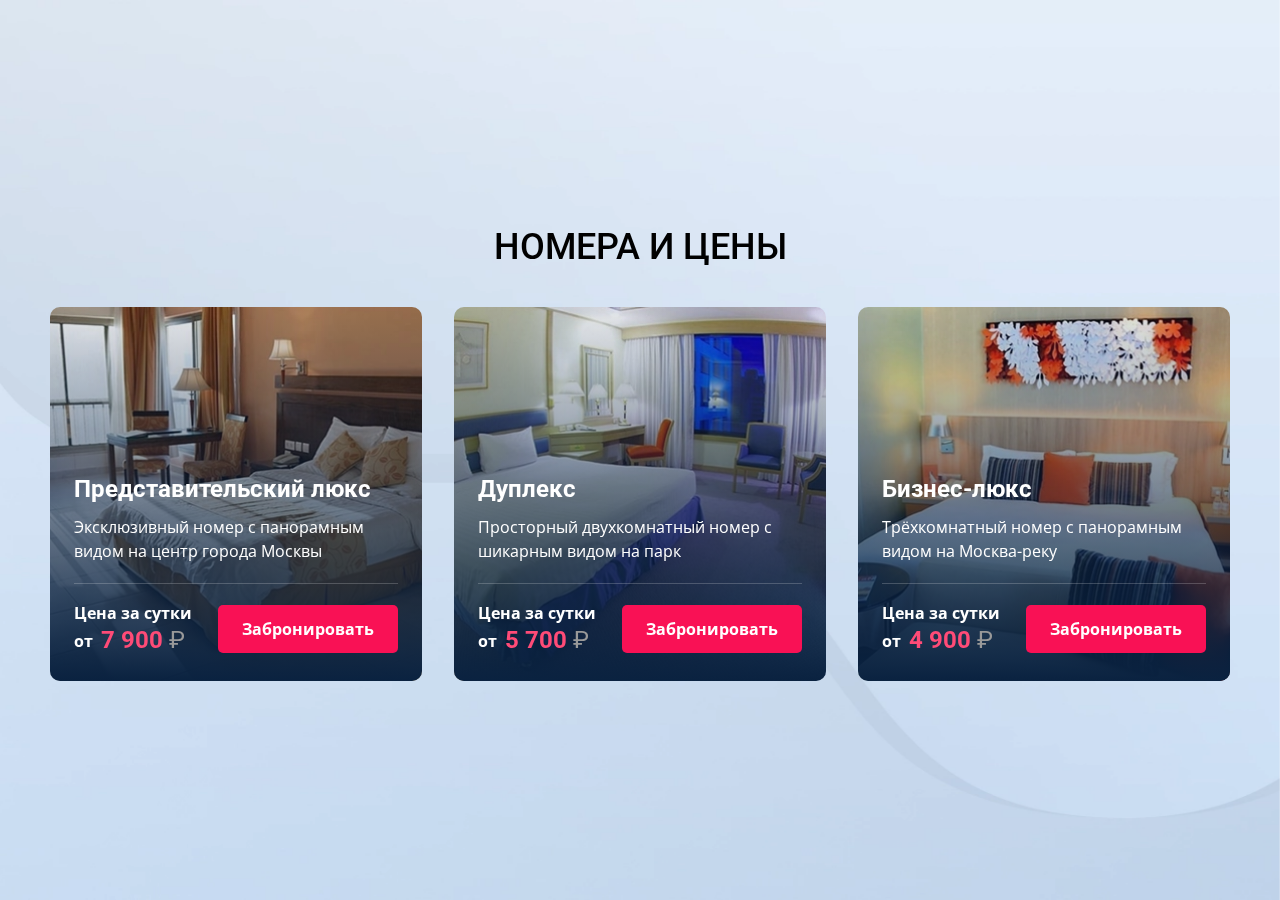
==== index.html @ 4fae42fe "1" ====
<!DOCTYPE html>
<html lang="en">

<head>
  <meta charset="UTF-8">
  <meta name="viewport" content="width=device-width, initial-scale=1.0">
  <link rel="icon" href="favicon.png" type="image/x-icon">
  <title>Номера и цены</title>

  <link rel="stylesheet" href="/assets/css/normalize.css">
  <link rel="stylesheet" href="/assets/css/main.css">
  <script src="/assets/js/index.js"></script>
</head>

<body>
  <div class="wrapper">
    <img class="background" src="/assets/img/background.webp" alt="background">
    <div class="container">
      <div class="main">
        <h1 class="main__title">Номера и цены</h1>
        <div class="main__list">
          <div class="main__item card">
            <img src="/assets/img/cards/card-1.webp" alt="номер" class="card-pic">
            <div class="card-mask"></div>
            <div class="card-mask-light"></div>
            <div class="card__main">
              <div class="card__main-top">
                <h3>Представительский люкс</h3>
                <p>Эксклюзивный номер с панорамным видом на центр города Москвы</p>
              </div>
              <div class="card__main-bottom">
                <div class="card__main-bottom-wrap">
                  <div class="card__main-bottom-price">
                    <div>Цена за сутки</div>
                    <div>от <b>7 900 </b></div>
                  </div>
                  <div class="card__main-bottom-button button">Забронировать</div>
                </div>
                <div class="card__main-res">
                  <p>Номер зарезервирован</p>
                  <p>Перейти к <a class="link" href="/assets/inner/reserved.html">оплате</a></p>
                </div>
              </div>
            </div>
          </div>
          <div class="main__item card">
            <img src="/assets/img/cards/card-2.webp" alt="номер" class="card-pic">
            <div class="card-mask"></div>
            <div class="card-mask-light"></div>
            <div class="card__main">
              <div class="card__main-top">
                <div class="card__main-tag">
                  <p>Гарантия лучшей цены!</p>
                  <svg width="36" height="30" viewBox="0 0 36 30" fill="none" xmlns="http://www.w3.org/2000/svg">
                    <path fill-rule="evenodd" clip-rule="evenodd"
                      d="M21.3018 0H0V30H21.3568C21.9628 30 22.5453 29.7604 22.9825 29.3313L35.2782 17.2634C36.214 16.3449 36.2438 14.8246 35.3447 13.8686L22.9939 0.736539C22.5513 0.26595 21.9403 0 21.3018 0ZM14.085 19.2C16.6779 19.2 18.7799 17.051 18.7799 14.4C18.7799 11.749 16.6779 9.6 14.085 9.6C11.492 9.6 9.38997 11.749 9.38997 14.4C9.38997 17.051 11.492 19.2 14.085 19.2Z"
                      fill="#FF7647" />
                  </svg>
                </div>
                <h3>Дуплекс</h3>
                <p>Просторный двухкомнатный номер с шикарным видом на парк</p>
              </div>
              <div class="card__main-bottom">
                <div class="card__main-bottom-wrap">
                  <div class="card__main-bottom-price">
                    <div>Цена за сутки</div>
                    <div>от <b>5 700 </b></div>
                  </div>
                  <div class="card__main-bottom-button button">Забронировать</div>
                </div>
                <div class="card__main-res">
                  <p>Номер зарезервирован</p>
                  <p>Перейти к <a class="link" href="/assets/inner/reserved.html">оплате</a></p>
                </div>
              </div>
            </div>
          </div>
          <div class="main__item card">
            <img src="/assets/img/cards/card-3.webp" alt="номер" class="card-pic">
            <div class="card-mask"></div>
            <div class="card-mask-light"></div>
            <div class="card__main">
              <div class="card__main-top">
                <h3>Бизнес-люкс</h3>
                <p>Трёхкомнатный номер с панорамным видом на Москва-реку</p>
              </div>
              <div class="card__main-bottom">
                <div class="card__main-bottom-wrap">
                  <div class="card__main-bottom-price">
                    <div>Цена за сутки</div>
                    <div>от <b>4 900 </b></div>
                  </div>
                  <div class="card__main-bottom-button button">Забронировать</div>
                </div>
                <div class="card__main-res">
                  <p>Номер зарезервирован</p>
                  <p>Перейти к <a class="link" href="/assets/inner/reserved.html">оплате</a></p>
                </div>
              </div>

            </div>
          </div>
        </div>
      </div>
    </div>
  </div>
</body>

</html>
---- assets/css/main.css ----
@import url('https://fonts.googleapis.com/css2?family=Open+Sans:ital,wght@0,300..800;1,300..800&display=swap');
@import url('https://fonts.googleapis.com/css2?family=Open+Sans:ital,wght@0,300..800;1,300..800&family=Roboto:ital,wght@0,100..900;1,100..900&display=swap');
@import url('https://fonts.googleapis.com/css2?family=Montserrat:ital,wght@0,100..900;1,100..900&family=Open+Sans:ital,wght@0,300..800;1,300..800&family=Roboto:ital,wght@0,100..900;1,100..900&display=swap');

:root {
  --color-primary: #f91155;
  --color-primary-2: #ff4b77;
  --color-primary-3: #d8003f;
  --color-accent: #ff7647;
  --color-secondary: #3c3e43;

  --gradient: linear-gradient(180deg, rgba(10, 34, 64, 0.1) 0%, #0a2240 100%);
  --gradient-2: linear-gradient(21deg, rgba(170, 203, 240, 0.25) 0%, rgba(170, 203, 240, 0.75) 100%);

  --font-family: "Open Sans", sans-serif;
  --second-family: "Roboto", sans-serif;
  --third-family: "Arial", sans-serif;
  --font3: "Trebuchet MS", sans-serif;
  --font4: "Montserrat", sans-serif;
}

div {
  box-sizing: border-box;
}

p,
h1,
h2,
h3 {
  margin: 0;
}

a.link {
  font-family: var(--second-family);
  font-weight: 400;
  font-size: 16px;
  line-height: 150%;
  color: var(--color-primary-2);
  transition: all .5s ease;

  position: relative;
  text-decoration: none;
  width: fit-content;
}

a.link:hover {
  color: var(--color-primary-2);
}

a.link:after {
  content: "";
  display: block;
  position: absolute;
  right: 0;
  bottom: -2px;
  width: 0;
  height: 2px;
  background-color: var(--color-primary-2);
  transition: width 0.5s;
}

a.link:hover:after {
  content: "";
  width: 100%;
  display: block;
  position: absolute;
  left: 0;
  bottom: -2px;
  height: 2px;
  background-color: var(--color-primary-2);
  transition: width 0.5s;
}

.button {
  cursor: pointer;
  border-radius: 5px;
  padding: 12px 24px;

  background: var(--color-primary);

  font-family: "Open Sans", sans-serif;
  font-weight: 700;
  font-size: 16px;
  line-height: 150%;
  text-align: center;
  color: #fff;
  transition: all 0.5s ease;
}

.button:hover {
  box-shadow: 0 4px 4px 0 rgba(0, 0, 0, 0.25);
  background: var(--color-primary-3);
}

.card.pressed .button {
  cursor: initial;
  color: #f9637c;
  pointer-events: none;
}

.wrapper {
  width: 100%;
  height: 100%;
  min-height: 100vh;
  display: flex;
  align-items: center;
  justify-content: center;
  padding: 80px 30px;
}

.background {
  position: fixed;
  top: 0;
  left: 0;
  width: 100%;
  height: 100%;
  object-fit: cover;
  z-index: -1;
}

.container {
  width: 100%;
  height: 100%;
  display: flex;
  align-items: center;
  justify-content: center;
}

.main {
  width: 100%;
  display: flex;
  flex-direction: column;
  align-items: center;
  gap: 32px;
}

.main__title {
  font-family: "Roboto", sans-serif;
  ;
  font-weight: 500;
  font-size: 36px;
  line-height: 153%;
  text-transform: uppercase;
  text-align: center;
  color: #000;
}

.main__list {
  width: 100%;
  display: flex;
  gap: 32px;
  justify-content: center;
  flex-wrap: wrap;
  align-items: center;
  max-width: 1180px;
}

.main__item {
  flex: 1 1 calc(33% - 32px);
  max-width: 372px;
  display: flex;
  align-items: stretch;
}

.card {
  border-radius: 10px;
  overflow: hidden;
  position: relative;
  transition: box-shadow 0.5s ease;
}

.card:hover {
  box-shadow: 0 4px 15px 0 rgba(0, 0, 0, 0.6);
}

.card-pic {
  width: 100%;
  height: 100%;
  object-fit: cover;
  position: absolute;
  top: 0;
  left: 0;
  z-index: 0;
}

.card-mask {
  background: linear-gradient(180deg, rgba(10, 34, 64, 0.1) 0%, #0a2240 100%);
  position: absolute;
  top: 0;
  left: 0;
  width: 100%;
  height: 100%;
}

.card-mask-light {
  background: rgba(255, 255, 255, 0.4);
  position: absolute;
  top: 0;
  left: 0;
  width: 100%;
  height: 100%;
  opacity: 0;
  transition: opacity 0.5s ease;
}

.card.active .card-mask-light {
  opacity: 1;
}

.card__main {
  width: 100%;
  z-index: 2;
  overflow: hidden;
}

.card__main-top {
  min-height: 276px;
  padding: 24px 24px 20px;

  display: flex;
  flex-direction: column;
  justify-content: flex-end;
  gap: 9px;
}

.card__main-top h3 {
  font-family: "Roboto", sans-serif;
  ;
  font-weight: 700;
  font-size: 24px;
  line-height: 133%;
  width: fit-content;
  color: #fff;
  transition: all 0.5s ease;
}

.card__main-top h3:hover {
  position: relative;
  color: white;
  text-decoration: none;
}

.card__main-top h3:after {
  content: "";
  display: block;
  position: absolute;
  right: 0;
  bottom: -2px;
  width: 0;
  height: 2px;
  background-color: #fff;
  transition: width 0.5s;
}

.card__main-top h3:hover:after {
  content: "";
  width: 100%;
  display: block;
  position: absolute;
  left: 0;
  bottom: -2px;
  height: 2px;
  background-color: #fff;
  transition: width 0.5s;
}

.card.pressed .card__main-top h3 {
  color: rgba(255, 255, 255, 0.5);
  pointer-events: none;
}

.card.active .card__main-top h3 {
  pointer-events: none;
}

.card__main-top p {
  font-family: "Open Sans", sans-serif;
  ;
  font-weight: 400;
  font-size: 16px;
  line-height: 150%;
  color: #fff;
}

.card__main-bottom {
  position: relative;
  padding: 0 24px 24px;
}

.card__main-bottom-wrap {
  border-top: 1px solid rgba(255, 255, 255, 0.2);
  padding-top: 17px;
  display: flex;
  align-items: center;
  justify-content: space-between;
  gap: 8px;
  height: 100%;
}

.card__main-bottom-price>div {
  display: flex;
  gap: 8px;
  align-items: center;

  font-family: "Open Sans", sans-serif;
  font-weight: 700;
  font-size: 16px;
  line-height: 150%;
  color: #fff;
}

.card__main-bottom-price>div b {
  font-family: "Roboto", sans-serif;
  font-weight: 700;
  font-size: 24px;
  line-height: 133%;
  color: var(--color-primary-2);
  text-wrap: nowrap;
}

.card__main-bottom-price>div b::after {
  content: "₽";
  font-weight: 400;
  color: #999;
}

.card__main-tag {
  display: flex;
  margin-bottom: auto;
  transition: all 0.5s ease;
  opacity: 0;
}

.card:hover:not(.active) .card__main-tag {
  opacity: 1;
}

.card__main-tag p {
  font-family: "Roboto", sans-serif;
  font-weight: 700;
  font-size: 14px;
  background: var(--color-accent);
  border-radius: 3px 0 0 3px;
  padding: 4px 4px 5px 16px;
  width: fit-content;
}

.card__main-tag svg {
  height: 100%;
}

.card__main-res {
  display: flex;
  flex-direction: column;
  align-items: center;
  justify-content: center;

  position: absolute;
  width: 100%;
  height: 100%;
  padding: 17px 24px 24px;
  background: var(--color-secondary);
  bottom: -100%;
  left: 0;

  transition: bottom 0.5s ease;
}

.card.active .card__main-res {
  font-family: "Open Sans", sans-serif;
  font-weight: 400;
  font-size: 14px;
  line-height: 150%;
  text-align: center;
  color: #fff;
  bottom: 0;
}

.cat {
  border-radius: 10px;
  max-width: 300px;
  width: 100%;
}

@media (max-width: 1200px) {
  .wrapper {
    padding: 27px 34px 39px;
  }

  .main {
    gap: 26px;
  }

  .card__main-bottom-wrap {
    flex-direction: column;
    align-items: flex-start;
    gap: 16px;
  }

  .card__main-bottom-button {
    width: 100%;
  }

  .main__list {
    gap: 28px;
  }

  .main__item {
    max-width: 336px;
    flex: unset;
  }

  .card__main-top {
    min-height: 259px;
  }
}

@media (max-width: 680px) {
  .wrapper {
    padding: 24px 16px;
  }

  .main {
    gap: 32px;
  }

  .main__title {
    font-size: 24px;
    line-height: 133%;
  }

  .main__list {
    gap: 32px;
  }

  .main__item {
    max-width: 288px;
    width: 100%;
  }

  .card__main-top {
    gap: 10px;
    min-height: 198px;
    padding: 21px;
  }

  .card__main-bottom {
    padding: 0 21px 21px;
  }

  .card__main-top h3 {
    font-size: 20px;
    line-height: 130%;
  }

  .card__main-top p {
    font-size: 14px;
    line-height: 150%;
  }

  .card__main-bottom-price>div {
    font-size: 14px;
    line-height: 150%;
  }

  .card__main-bottom-price>div b {
    font-size: 20px;
    line-height: 160%;
  }

  .card__main-bottom-button {
    padding: 9px;
    font-size: 14px;
    line-height: 171%;
  }
}
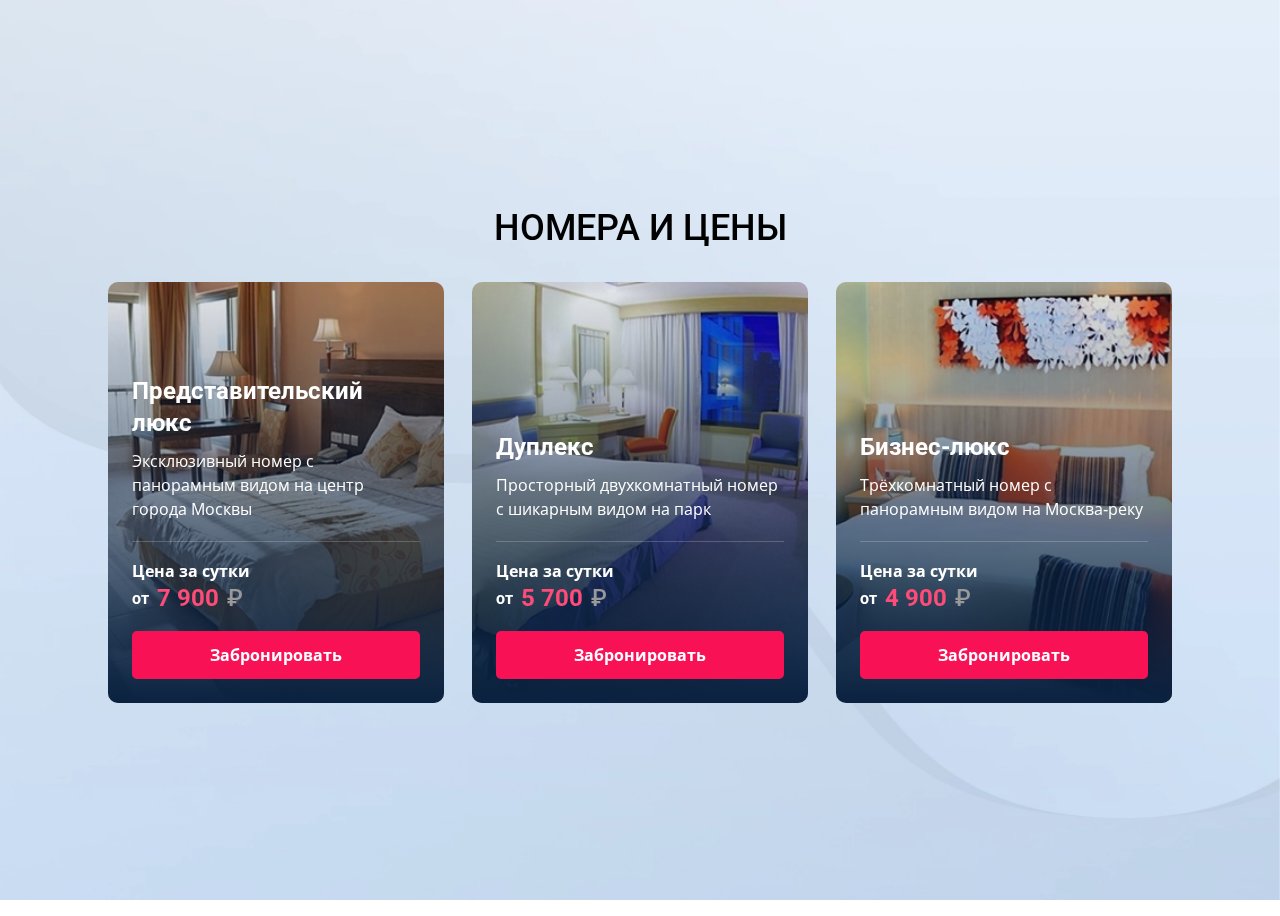
==== commit e68b18fb: "update" ====
--- a/index.html
+++ b/index.html
@@ -1,5 +1,5 @@
 <!DOCTYPE html>
-<html lang="en">
+<html lang="ru">
 
 <head>
   <meta charset="UTF-8">
@@ -7,103 +7,117 @@
   <link rel="icon" href="favicon.png" type="image/x-icon">
   <title>Номера и цены</title>
 
-  <link rel="stylesheet" href="/assets/css/normalize.css">
-  <link rel="stylesheet" href="/assets/css/main.css">
-  <script src="/assets/js/index.js"></script>
+  <link rel="preconnect" href="https://fonts.googleapis.com">
+  <link rel="preconnect" href="https://fonts.gstatic.com" crossorigin>
+
+  <link rel="stylesheet" href="assets/css/main.css">
+  <link rel="stylesheet" href="assets/css/index.css">
 </head>
 
 <body>
   <div class="wrapper">
-    <img class="background" src="/assets/img/background.webp" alt="background">
-    <div class="container">
-      <div class="main">
-        <h1 class="main__title">Номера и цены</h1>
-        <div class="main__list">
-          <div class="main__item card">
-            <img src="/assets/img/cards/card-1.webp" alt="номер" class="card-pic">
-            <div class="card-mask"></div>
-            <div class="card-mask-light"></div>
-            <div class="card__main">
-              <div class="card__main-top">
-                <h3>Представительский люкс</h3>
-                <p>Эксклюзивный номер с панорамным видом на центр города Москвы</p>
+    <div class="main">
+      <h1 class="main__title">Номера и цены</h1>
+      <ul class="main__list">
+        <li class="main__item card">
+          <picture>
+            <source srcset="assets/img/cards/card-1-mob.webp" media="(max-width: 320px)">
+            <source srcset="assets/img/cards/card-1-table.webp" media="(max-width: 768px)">
+            <img class="card__pic" src="assets/img/cards/card-1.webp" alt="Представительский люкс">
+          </picture>
+          <div class="card__main">
+            <div class="card__main-top">
+              <a href="javascript:void(0)" class="card__main-top__title link">Представительский люкс</a>
+              <p class="card__main-top__desc">Эксклюзивный номер с панорамным видом на центр города Москвы
+              </p>
+            </div>
+            <div class="card__main-bottom">
+              <div class="card__main-bottom-wrap">
+                <div class="card__main-bottom-price">
+                  <div class="card__main-bottom-price__text">Цена за сутки</div>
+                  <div class="card__main-bottom-price__amount">от <b>7 900</b><span> ₽</span></div>
+                </div>
+                <button class="card__main-bottom-button button">Забронировать</button>
               </div>
-              <div class="card__main-bottom">
-                <div class="card__main-bottom-wrap">
-                  <div class="card__main-bottom-price">
-                    <div>Цена за сутки</div>
-                    <div>от <b>7 900 </b></div>
-                  </div>
-                  <div class="card__main-bottom-button button">Забронировать</div>
-                </div>
-                <div class="card__main-res">
+              <div class="card__main-reserved-wrap">
+                <div class="card__main-reserved">
                   <p>Номер зарезервирован</p>
-                  <p>Перейти к <a class="link" href="/assets/inner/reserved.html">оплате</a></p>
-                </div>
-              </div>
-            </div>
-          </div>
-          <div class="main__item card">
-            <img src="/assets/img/cards/card-2.webp" alt="номер" class="card-pic">
-            <div class="card-mask"></div>
-            <div class="card-mask-light"></div>
-            <div class="card__main">
-              <div class="card__main-top">
-                <div class="card__main-tag">
-                  <p>Гарантия лучшей цены!</p>
-                  <svg width="36" height="30" viewBox="0 0 36 30" fill="none" xmlns="http://www.w3.org/2000/svg">
-                    <path fill-rule="evenodd" clip-rule="evenodd"
-                      d="M21.3018 0H0V30H21.3568C21.9628 30 22.5453 29.7604 22.9825 29.3313L35.2782 17.2634C36.214 16.3449 36.2438 14.8246 35.3447 13.8686L22.9939 0.736539C22.5513 0.26595 21.9403 0 21.3018 0ZM14.085 19.2C16.6779 19.2 18.7799 17.051 18.7799 14.4C18.7799 11.749 16.6779 9.6 14.085 9.6C11.492 9.6 9.38997 11.749 9.38997 14.4C9.38997 17.051 11.492 19.2 14.085 19.2Z"
-                      fill="#FF7647" />
-                  </svg>
-                </div>
-                <h3>Дуплекс</h3>
-                <p>Просторный двухкомнатный номер с шикарным видом на парк</p>
-              </div>
-              <div class="card__main-bottom">
-                <div class="card__main-bottom-wrap">
-                  <div class="card__main-bottom-price">
-                    <div>Цена за сутки</div>
-                    <div>от <b>5 700 </b></div>
-                  </div>
-                  <div class="card__main-bottom-button button">Забронировать</div>
-                </div>
-                <div class="card__main-res">
-                  <p>Номер зарезервирован</p>
-                  <p>Перейти к <a class="link" href="/assets/inner/reserved.html">оплате</a></p>
-                </div>
-              </div>
-            </div>
-          </div>
-          <div class="main__item card">
-            <img src="/assets/img/cards/card-3.webp" alt="номер" class="card-pic">
-            <div class="card-mask"></div>
-            <div class="card-mask-light"></div>
-            <div class="card__main">
-              <div class="card__main-top">
-                <h3>Бизнес-люкс</h3>
-                <p>Трёхкомнатный номер с панорамным видом на Москва-реку</p>
-              </div>
-              <div class="card__main-bottom">
-                <div class="card__main-bottom-wrap">
-                  <div class="card__main-bottom-price">
-                    <div>Цена за сутки</div>
-                    <div>от <b>4 900 </b></div>
-                  </div>
-                  <div class="card__main-bottom-button button">Забронировать</div>
-                </div>
-                <div class="card__main-res">
-                  <p>Номер зарезервирован</p>
-                  <p>Перейти к <a class="link" href="/assets/inner/reserved.html">оплате</a></p>
+                  <p>Перейти к <a class="link" href="assets/inner/reserved.html">оплате</a></p>
                 </div>
               </div>
 
             </div>
           </div>
-        </div>
-      </div>
+        </li>
+        <li class="main__item card">
+          <picture>
+            <source srcset="assets/img/cards/card-2-mob.webp" media="(max-width: 320px)">
+            <source srcset="assets/img/cards/card-2-table.webp" media="(max-width: 768px)">
+            <img class="card__pic" src="assets/img/cards/card-2.webp" alt="Дуплекс">
+          </picture>
+          <div class="card__main">
+            <div class="card__main-top">
+              <div class="card__main-tag">
+                <p>Гарантия лучшей цены!</p>
+                <svg width="36" height="30" viewBox="0 0 36 30" fill="none" xmlns="http://www.w3.org/2000/svg">
+                  <path fill-rule="evenodd" clip-rule="evenodd"
+                    d="M21.3018 0H0V30H21.3568C21.9628 30 22.5453 29.7604 22.9825 29.3313L35.2782 17.2634C36.214 16.3449 36.2438 14.8246 35.3447 13.8686L22.9939 0.736539C22.5513 0.26595 21.9403 0 21.3018 0ZM14.085 19.2C16.6779 19.2 18.7799 17.051 18.7799 14.4C18.7799 11.749 16.6779 9.6 14.085 9.6C11.492 9.6 9.38997 11.749 9.38997 14.4C9.38997 17.051 11.492 19.2 14.085 19.2Z"
+                    fill="#FF7647" />
+                </svg>
+              </div>
+              <a href="javascript:void(0)" class="card__main-top__title link">Дуплекс</a>
+              <p class="card__main-top__desc">Просторный двухкомнатный номер с шикарным видом на парк</p>
+            </div>
+            <div class="card__main-bottom">
+              <div class="card__main-bottom-wrap">
+                <div class="card__main-bottom-price">
+                  <div class="card__main-bottom-price__text">Цена за сутки</div>
+                  <div class="card__main-bottom-price__amount">от <b>5 700</b><span> ₽</span></div>
+                </div>
+                <button class="card__main-bottom-button button">Забронировать</button>
+              </div>
+              <div class="card__main-reserved-wrap">
+                <div class="card__main-reserved">
+                  <p>Номер зарезервирован</p>
+                  <p>Перейти к <a class="link" href="assets/inner/reserved.html">оплате</a></p>
+                </div>
+              </div>
+            </div>
+          </div>
+        </li>
+        <li class="main__item card">
+          <picture>
+            <source srcset="assets/img/cards/card-3-mob.webp" media="(max-width: 320px)">
+            <source srcset="assets/img/cards/card-3-table.webp" media="(max-width: 768px)">
+            <img class="card__pic" src="assets/img/cards/card-3.webp" alt="Бизнес-люкс">
+          </picture>
+          <div class="card__main">
+            <div class="card__main-top">
+              <a href="javascript:void(0)" class="card__main-top__title link">Бизнес-люкс</a>
+              <p class="card__main-top__desc">Трёхкомнатный номер с панорамным видом на Москва&#8209;реку</p>
+            </div>
+            <div class="card__main-bottom">
+              <div class="card__main-bottom-wrap">
+                <div class="card__main-bottom-price">
+                  <div class="card__main-bottom-price__text">Цена за сутки</div>
+                  <div class="card__main-bottom-price__amount">от <b>4 900</b><span> ₽</span></div>
+                </div>
+                <button class="card__main-bottom-button button">Забронировать</button>
+              </div>
+              <div class="card__main-reserved-wrap">
+                <div class="card__main-reserved">
+                  <p>Номер зарезервирован</p>
+                  <p>Перейти к <a class="link" href="assets/inner/reserved.html">оплате</a></p>
+                </div>
+              </div>
+            </div>
+          </div>
+        </li>
+      </ul>
     </div>
   </div>
+
+  <script src="assets/js/index.js"></script>
 </body>
 
 </html>--- a/assets/css/main.css
+++ b/assets/css/main.css
@@ -1,388 +1,164 @@
-@import url('https://fonts.googleapis.com/css2?family=Open+Sans:ital,wght@0,300..800;1,300..800&display=swap');
-@import url('https://fonts.googleapis.com/css2?family=Open+Sans:ital,wght@0,300..800;1,300..800&family=Roboto:ital,wght@0,100..900;1,100..900&display=swap');
-@import url('https://fonts.googleapis.com/css2?family=Montserrat:ital,wght@0,100..900;1,100..900&family=Open+Sans:ital,wght@0,300..800;1,300..800&family=Roboto:ital,wght@0,100..900;1,100..900&display=swap');
+@font-face {
+  font-family: 'Roboto';
+  src: url('../fonts/Roboto-Bold.ttf') format('truetype');
+  font-weight: 700;
+  font-style: normal;
+}
+
+@font-face {
+  font-family: 'Roboto';
+  src: url('../fonts/Roboto-Medium.ttf') format('truetype');
+  font-weight: 500;
+  font-style: normal;
+}
+
+@font-face {
+  font-family: 'Open Sans';
+  src: url('../fonts/OpenSans-Bold.ttf') format('truetype');
+  font-weight: 700;
+  font-style: normal;
+}
+
+@font-face {
+  font-family: 'Open Sans';
+  src: url('../fonts/OpenSans-Regular.ttf') format('truetype');
+  font-weight: 400;
+  font-style: normal;
+}
 
 :root {
+  --color-white: #ffffff;
+  --color-black: #000000;
+  --color-gray: #999999;
   --color-primary: #f91155;
   --color-primary-2: #ff4b77;
   --color-primary-3: #d8003f;
   --color-accent: #ff7647;
   --color-secondary: #3c3e43;
 
-  --gradient: linear-gradient(180deg, rgba(10, 34, 64, 0.1) 0%, #0a2240 100%);
-  --gradient-2: linear-gradient(21deg, rgba(170, 203, 240, 0.25) 0%, rgba(170, 203, 240, 0.75) 100%);
-
-  --font-family: "Open Sans", sans-serif;
-  --second-family: "Roboto", sans-serif;
-  --third-family: "Arial", sans-serif;
-  --font3: "Trebuchet MS", sans-serif;
-  --font4: "Montserrat", sans-serif;
+  --color-button: #f9637c;
+  --color-link-active: #ff97b0;
 }
 
 div {
   box-sizing: border-box;
 }
 
-p,
-h1,
-h2,
-h3 {
+p {
   margin: 0;
 }
 
-a.link {
-  font-family: var(--second-family);
+.link {
+  width: fit-content;
+
+  font-family: "Open Sans", sans-serif;
   font-weight: 400;
-  font-size: 16px;
+  font-size: inherit;
   line-height: 150%;
   color: var(--color-primary-2);
-  transition: all .5s ease;
+  text-decoration: none;
 
-  position: relative;
-  text-decoration: none;
-  width: fit-content;
+  transition-property: all;
+  transition-duration: 0.5s;
+  transition-timing-function: ease;
 }
 
-a.link:hover {
+.link:hover {
+  text-decoration: underline;
   color: var(--color-primary-2);
 }
 
-a.link:after {
-  content: "";
-  display: block;
-  position: absolute;
-  right: 0;
-  bottom: -2px;
-  width: 0;
-  height: 2px;
-  background-color: var(--color-primary-2);
-  transition: width 0.5s;
-}
-
-a.link:hover:after {
-  content: "";
-  width: 100%;
-  display: block;
-  position: absolute;
-  left: 0;
-  bottom: -2px;
-  height: 2px;
-  background-color: var(--color-primary-2);
-  transition: width 0.5s;
+.link:active {
+  color: var(--color-link-active);
 }
 
 .button {
   cursor: pointer;
+
+  border-width: 0;
+  border-style: none;
+  border-color: initial;
   border-radius: 5px;
   padding: 12px 24px;
-
-  background: var(--color-primary);
 
   font-family: "Open Sans", sans-serif;
   font-weight: 700;
   font-size: 16px;
   line-height: 150%;
   text-align: center;
-  color: #fff;
-  transition: all 0.5s ease;
+  color: var(--color-white);
+
+  background-color: var(--color-primary);
+
+  transition-property: all;
+  transition-duration: 0.3s;
+  transition-timing-function: ease;
 }
 
 .button:hover {
+  background-color: var(--color-primary-3);
   box-shadow: 0 4px 4px 0 rgba(0, 0, 0, 0.25);
-  background: var(--color-primary-3);
-}
-
-.card.pressed .button {
-  cursor: initial;
-  color: #f9637c;
-  pointer-events: none;
 }
 
 .wrapper {
+  display: flex;
+  align-items: center;
+  justify-content: center;
+
   width: 100%;
   height: 100%;
   min-height: 100vh;
+  padding: 80px 30px;
+}
+
+.wrapper::before {
+  content: '';
+  position: fixed;
+  top: 0;
+  left: 0;
+  z-index: -1;
+
+  width: 100%;
+  height: 100%;
+  object-fit: cover;
+
+  background-image: url("../img/background.webp");
+  background-repeat: no-repeat;
+  background-position: center center;
+  background-size: cover;
+}
+
+.container {
   display: flex;
   align-items: center;
   justify-content: center;
-  padding: 80px 30px;
-}
 
-.background {
-  position: fixed;
-  top: 0;
-  left: 0;
   width: 100%;
   height: 100%;
-  object-fit: cover;
-  z-index: -1;
-}
-
-.container {
-  width: 100%;
-  height: 100%;
-  display: flex;
-  align-items: center;
-  justify-content: center;
 }
 
 .main {
-  width: 100%;
   display: flex;
   flex-direction: column;
   align-items: center;
+
+  width: 100%;
   gap: 32px;
 }
 
 .main__title {
+  margin: 0;
+
   font-family: "Roboto", sans-serif;
-  ;
   font-weight: 500;
   font-size: 36px;
   line-height: 153%;
   text-transform: uppercase;
   text-align: center;
-  color: #000;
+  color: var(--color-black);
 }
 
-.main__list {
-  width: 100%;
-  display: flex;
-  gap: 32px;
-  justify-content: center;
-  flex-wrap: wrap;
-  align-items: center;
-  max-width: 1180px;
-}
-
-.main__item {
-  flex: 1 1 calc(33% - 32px);
-  max-width: 372px;
-  display: flex;
-  align-items: stretch;
-}
-
-.card {
-  border-radius: 10px;
-  overflow: hidden;
-  position: relative;
-  transition: box-shadow 0.5s ease;
-}
-
-.card:hover {
-  box-shadow: 0 4px 15px 0 rgba(0, 0, 0, 0.6);
-}
-
-.card-pic {
-  width: 100%;
-  height: 100%;
-  object-fit: cover;
-  position: absolute;
-  top: 0;
-  left: 0;
-  z-index: 0;
-}
-
-.card-mask {
-  background: linear-gradient(180deg, rgba(10, 34, 64, 0.1) 0%, #0a2240 100%);
-  position: absolute;
-  top: 0;
-  left: 0;
-  width: 100%;
-  height: 100%;
-}
-
-.card-mask-light {
-  background: rgba(255, 255, 255, 0.4);
-  position: absolute;
-  top: 0;
-  left: 0;
-  width: 100%;
-  height: 100%;
-  opacity: 0;
-  transition: opacity 0.5s ease;
-}
-
-.card.active .card-mask-light {
-  opacity: 1;
-}
-
-.card__main {
-  width: 100%;
-  z-index: 2;
-  overflow: hidden;
-}
-
-.card__main-top {
-  min-height: 276px;
-  padding: 24px 24px 20px;
-
-  display: flex;
-  flex-direction: column;
-  justify-content: flex-end;
-  gap: 9px;
-}
-
-.card__main-top h3 {
-  font-family: "Roboto", sans-serif;
-  ;
-  font-weight: 700;
-  font-size: 24px;
-  line-height: 133%;
-  width: fit-content;
-  color: #fff;
-  transition: all 0.5s ease;
-}
-
-.card__main-top h3:hover {
-  position: relative;
-  color: white;
-  text-decoration: none;
-}
-
-.card__main-top h3:after {
-  content: "";
-  display: block;
-  position: absolute;
-  right: 0;
-  bottom: -2px;
-  width: 0;
-  height: 2px;
-  background-color: #fff;
-  transition: width 0.5s;
-}
-
-.card__main-top h3:hover:after {
-  content: "";
-  width: 100%;
-  display: block;
-  position: absolute;
-  left: 0;
-  bottom: -2px;
-  height: 2px;
-  background-color: #fff;
-  transition: width 0.5s;
-}
-
-.card.pressed .card__main-top h3 {
-  color: rgba(255, 255, 255, 0.5);
-  pointer-events: none;
-}
-
-.card.active .card__main-top h3 {
-  pointer-events: none;
-}
-
-.card__main-top p {
-  font-family: "Open Sans", sans-serif;
-  ;
-  font-weight: 400;
-  font-size: 16px;
-  line-height: 150%;
-  color: #fff;
-}
-
-.card__main-bottom {
-  position: relative;
-  padding: 0 24px 24px;
-}
-
-.card__main-bottom-wrap {
-  border-top: 1px solid rgba(255, 255, 255, 0.2);
-  padding-top: 17px;
-  display: flex;
-  align-items: center;
-  justify-content: space-between;
-  gap: 8px;
-  height: 100%;
-}
-
-.card__main-bottom-price>div {
-  display: flex;
-  gap: 8px;
-  align-items: center;
-
-  font-family: "Open Sans", sans-serif;
-  font-weight: 700;
-  font-size: 16px;
-  line-height: 150%;
-  color: #fff;
-}
-
-.card__main-bottom-price>div b {
-  font-family: "Roboto", sans-serif;
-  font-weight: 700;
-  font-size: 24px;
-  line-height: 133%;
-  color: var(--color-primary-2);
-  text-wrap: nowrap;
-}
-
-.card__main-bottom-price>div b::after {
-  content: "₽";
-  font-weight: 400;
-  color: #999;
-}
-
-.card__main-tag {
-  display: flex;
-  margin-bottom: auto;
-  transition: all 0.5s ease;
-  opacity: 0;
-}
-
-.card:hover:not(.active) .card__main-tag {
-  opacity: 1;
-}
-
-.card__main-tag p {
-  font-family: "Roboto", sans-serif;
-  font-weight: 700;
-  font-size: 14px;
-  background: var(--color-accent);
-  border-radius: 3px 0 0 3px;
-  padding: 4px 4px 5px 16px;
-  width: fit-content;
-}
-
-.card__main-tag svg {
-  height: 100%;
-}
-
-.card__main-res {
-  display: flex;
-  flex-direction: column;
-  align-items: center;
-  justify-content: center;
-
-  position: absolute;
-  width: 100%;
-  height: 100%;
-  padding: 17px 24px 24px;
-  background: var(--color-secondary);
-  bottom: -100%;
-  left: 0;
-
-  transition: bottom 0.5s ease;
-}
-
-.card.active .card__main-res {
-  font-family: "Open Sans", sans-serif;
-  font-weight: 400;
-  font-size: 14px;
-  line-height: 150%;
-  text-align: center;
-  color: #fff;
-  bottom: 0;
-}
-
-.cat {
-  border-radius: 10px;
-  max-width: 300px;
-  width: 100%;
-}
-
-@media (max-width: 1200px) {
+@media (max-width: 1280px) {
   .wrapper {
     padding: 27px 34px 39px;
   }
@@ -390,32 +166,9 @@
   .main {
     gap: 26px;
   }
-
-  .card__main-bottom-wrap {
-    flex-direction: column;
-    align-items: flex-start;
-    gap: 16px;
-  }
-
-  .card__main-bottom-button {
-    width: 100%;
-  }
-
-  .main__list {
-    gap: 28px;
-  }
-
-  .main__item {
-    max-width: 336px;
-    flex: unset;
-  }
-
-  .card__main-top {
-    min-height: 259px;
-  }
 }
 
-@media (max-width: 680px) {
+@media (max-width: 768px) {
   .wrapper {
     padding: 24px 16px;
   }
@@ -426,51 +179,7 @@
 
   .main__title {
     font-size: 24px;
+    font-weight: 700;
     line-height: 133%;
   }
-
-  .main__list {
-    gap: 32px;
-  }
-
-  .main__item {
-    max-width: 288px;
-    width: 100%;
-  }
-
-  .card__main-top {
-    gap: 10px;
-    min-height: 198px;
-    padding: 21px;
-  }
-
-  .card__main-bottom {
-    padding: 0 21px 21px;
-  }
-
-  .card__main-top h3 {
-    font-size: 20px;
-    line-height: 130%;
-  }
-
-  .card__main-top p {
-    font-size: 14px;
-    line-height: 150%;
-  }
-
-  .card__main-bottom-price>div {
-    font-size: 14px;
-    line-height: 150%;
-  }
-
-  .card__main-bottom-price>div b {
-    font-size: 20px;
-    line-height: 160%;
-  }
-
-  .card__main-bottom-button {
-    padding: 9px;
-    font-size: 14px;
-    line-height: 171%;
-  }
 }--- a/assets/css/index.css
+++ b/assets/css/index.css
@@ -0,0 +1,379 @@
+.main__list {
+  display: flex;
+  gap: 32px;
+  justify-content: center;
+  flex-wrap: wrap;
+  align-items: stretch;
+
+  width: 100%;
+  max-width: 1180px;
+  margin: 0;
+  padding: 0;
+}
+
+.main__item {
+  display: flex;
+  align-items: stretch;
+  flex-grow: 1;
+  flex-shrink: 1;
+  flex-basis: calc(33% - 32px);
+
+  width: 372px;
+  margin: 0;
+  padding: 0;
+}
+
+.card {
+  position: relative;
+
+  border-radius: 10px;
+  overflow: hidden;
+
+  transition-property: box-shadow;
+  transition-duration: 0.5s;
+  transition-timing-function: ease;
+}
+
+.card:hover {
+  box-shadow: 0 4px 15px 0 rgba(0, 0, 0, 0.6);
+}
+
+.card__pic {
+  position: absolute;
+  top: 0;
+  left: 0;
+
+  width: 100%;
+  height: 100%;
+  object-fit: cover;
+}
+
+.card::before {
+  content: '';
+  position: absolute;
+  top: 0;
+  left: 0;
+  z-index: 1;
+  pointer-events: none;
+
+  width: 100%;
+  height: 100%;
+
+  background-image: linear-gradient(180deg, rgba(10, 34, 64, 0.1) 0%, #0a2240 100%);
+  background-repeat: no-repeat;
+  background-size: auto;
+  background-position: 0% 0%;
+}
+
+.card::after {
+  content: '';
+  position: absolute;
+  top: 0;
+  left: 0;
+  z-index: 2;
+  pointer-events: none;
+
+  width: 100%;
+  height: 100%;
+
+  background-color: var(--color-white);
+  opacity: 0;
+
+  transition-property: opacity;
+  transition-duration: 0.5s;
+  transition-timing-function: ease;
+}
+
+.card.active::after {
+  opacity: 0.4;
+}
+
+.card__main {
+  display: flex;
+  flex-direction: column;
+  justify-content: space-between;
+
+  width: 100%;
+  z-index: 3;
+  overflow: hidden;
+}
+
+.card__main-top {
+  display: flex;
+  flex-direction: column;
+  justify-content: flex-end;
+  gap: 9px;
+
+  flex-grow: 1;
+  min-height: 276px;
+  padding: 24px 24px 20px;
+}
+
+.card__main-top__title {
+  font-family: "Roboto", sans-serif;
+  font-weight: 700;
+  font-size: 24px;
+  line-height: 133%;
+  color: var(--color-white);
+}
+
+.card__main-top__title:hover {
+  color: var(--color-white);
+  text-decoration: underline;
+}
+
+.card__main-top__title:active {
+  text-decoration: none;
+  color: var(--color-white);
+  
+  opacity: 0.5;
+}
+
+.card.active .card__main-top__title {
+  pointer-events: none;
+}
+
+.card__main-top__desc {
+  font-family: "Open Sans", sans-serif;
+  font-weight: 400;
+  font-size: 16px;
+  line-height: 150%;
+  color: var(--color-white);
+}
+
+.card__main-bottom {
+  position: relative;
+
+  padding: 0 24px 24px;
+}
+
+.card__main-bottom-wrap {
+  display: flex;
+  align-items: center;
+  justify-content: space-between;
+  flex-wrap: wrap;
+  gap: 8px;
+  height: 100%;
+
+  border-top-width: 1px;
+  border-top-style: solid;
+  border-top-color: rgba(255, 255, 255, 0.2);
+  padding-top: 17px;
+}
+
+.card__main-bottom-price__text {
+  font-family: "Open Sans", sans-serif;
+  font-weight: 700;
+  font-size: 16px;
+  line-height: 150%;
+  color: var(--color-white);
+}
+
+.card__main-bottom-price__amount {
+  display: flex;
+  gap: 8px;
+  align-items: center;
+
+  font-family: "Roboto", sans-serif;
+  font-weight: 700;
+  font-size: 16px;
+  line-height: 150%;
+  color: var(--color-white);
+}
+
+.card__main-bottom-price__amount b {
+  font-family: "Roboto", sans-serif;
+  font-weight: 700;
+  font-size: 24px;
+  line-height: 133%;
+  color: var(--color-primary-2);
+}
+
+.card__main-bottom-price__amount span {
+  font-weight: 400;
+  font-size: 23px;
+  color: var(--color-gray);
+}
+
+.card__main-bottom-button {
+  flex-grow: 1;
+}
+
+.card__main-bottom-button:active {
+  color: var(--color-button);
+}
+
+.card__main-tag {
+  display: flex;
+
+  margin: 0;
+  margin-bottom: auto;
+
+  opacity: 0;
+
+  transition-property: all;
+  transition-duration: 0.5s;
+  transition-timing-function: ease;
+}
+
+.card:hover:not(.active) .card__main-tag {
+  opacity: 1;
+}
+
+.card__main-tag p {
+  display: flex;
+  align-items: center;
+  width: fit-content;
+
+  font-family: "Roboto", sans-serif;
+  font-weight: 700;
+  font-size: 14px;
+  color: var(--color-white);
+
+  background-color: var(--color-accent);
+  border-radius: 3px 0 0 3px;
+  padding: 4px 4px 5px 16px;
+}
+
+.card__main-tag svg {
+  height: 100%;
+  flex-shrink: 0;
+}
+
+.card__main-reserved-wrap {
+  position: absolute;
+  bottom: -100%;
+  left: 0;
+
+  width: 100%;
+  height: 100%;
+  padding: 17px 24px 24px;
+  margin: 0;
+  
+  background-color: var(--color-secondary);
+  
+  transition-property: bottom;
+  transition-duration: 0.5s;
+  transition-timing-function: ease;
+}
+
+.card.active .card__main-reserved-wrap {
+  bottom: 0;
+}
+
+.card__main-reserved {
+  display: flex;
+  flex-direction: column;
+  align-items: center;
+  justify-content: center;
+
+  width: 100%;
+  height: 100%;
+  overflow-y: auto;
+  padding-right: 6px;
+
+  font-family: "Open Sans", sans-serif;
+  font-weight: 400;
+  font-size: 14px;
+  line-height: 150%;
+  text-align: center;
+  color: var(--color-white);
+}
+
+.card__main-reserved::-webkit-scrollbar {
+  width: 6px; 
+}
+
+.card__main-reserved::-webkit-scrollbar-thumb {
+  background-color: var(--color-primary-2); 
+  border-radius: 4px;
+}
+
+@media (max-width: 1280px) {
+  .wrapper {
+    padding: 27px 34px 39px;
+  }
+
+  .main {
+    gap: 26px;
+  }
+
+  .card__main-bottom-wrap {
+    flex-direction: column;
+    align-items: flex-start;
+    gap: 16px;
+  }
+
+  .card__main-bottom-button {
+    width: 100%;
+  }
+
+  .main__list {
+    gap: 28px;
+  }
+
+  .main__item {
+    width: 336px;
+    flex-grow: 0;
+    flex-shrink: 0;
+    flex-basis: auto;
+  }
+
+  .card__main-top {
+    min-height: 259px;
+  }
+}
+
+@media (max-width: 768px) {
+  .wrapper {
+    padding: 24px 16px;
+  }
+
+  .main {
+    gap: 32px;
+  }
+
+  .main__list {
+    gap: 32px;
+  }
+
+  .main__item {
+    width: 288px;
+  }
+
+  .card__main-top {
+    gap: 10px;
+    min-height: 198px;
+    padding: 21px;
+  }
+
+  .card__main-bottom {
+    padding: 0 21px 21px;
+  }
+
+  .card__main-top__title {
+    font-size: 20px;
+    line-height: 130%;
+  }
+
+  .card__main-top__desc {
+    font-size: 14px;
+    line-height: 150%;
+  }
+
+  .card__main-bottom-price__text {
+    font-size: 14px;
+    line-height: 150%;
+  }
+
+  .card__main-bottom-price__text b {
+    font-size: 20px;
+    line-height: 160%;
+  }
+
+  .card__main-bottom-button {
+    padding: 9px;
+    font-size: 14px;
+    line-height: 171%;
+  }
+}